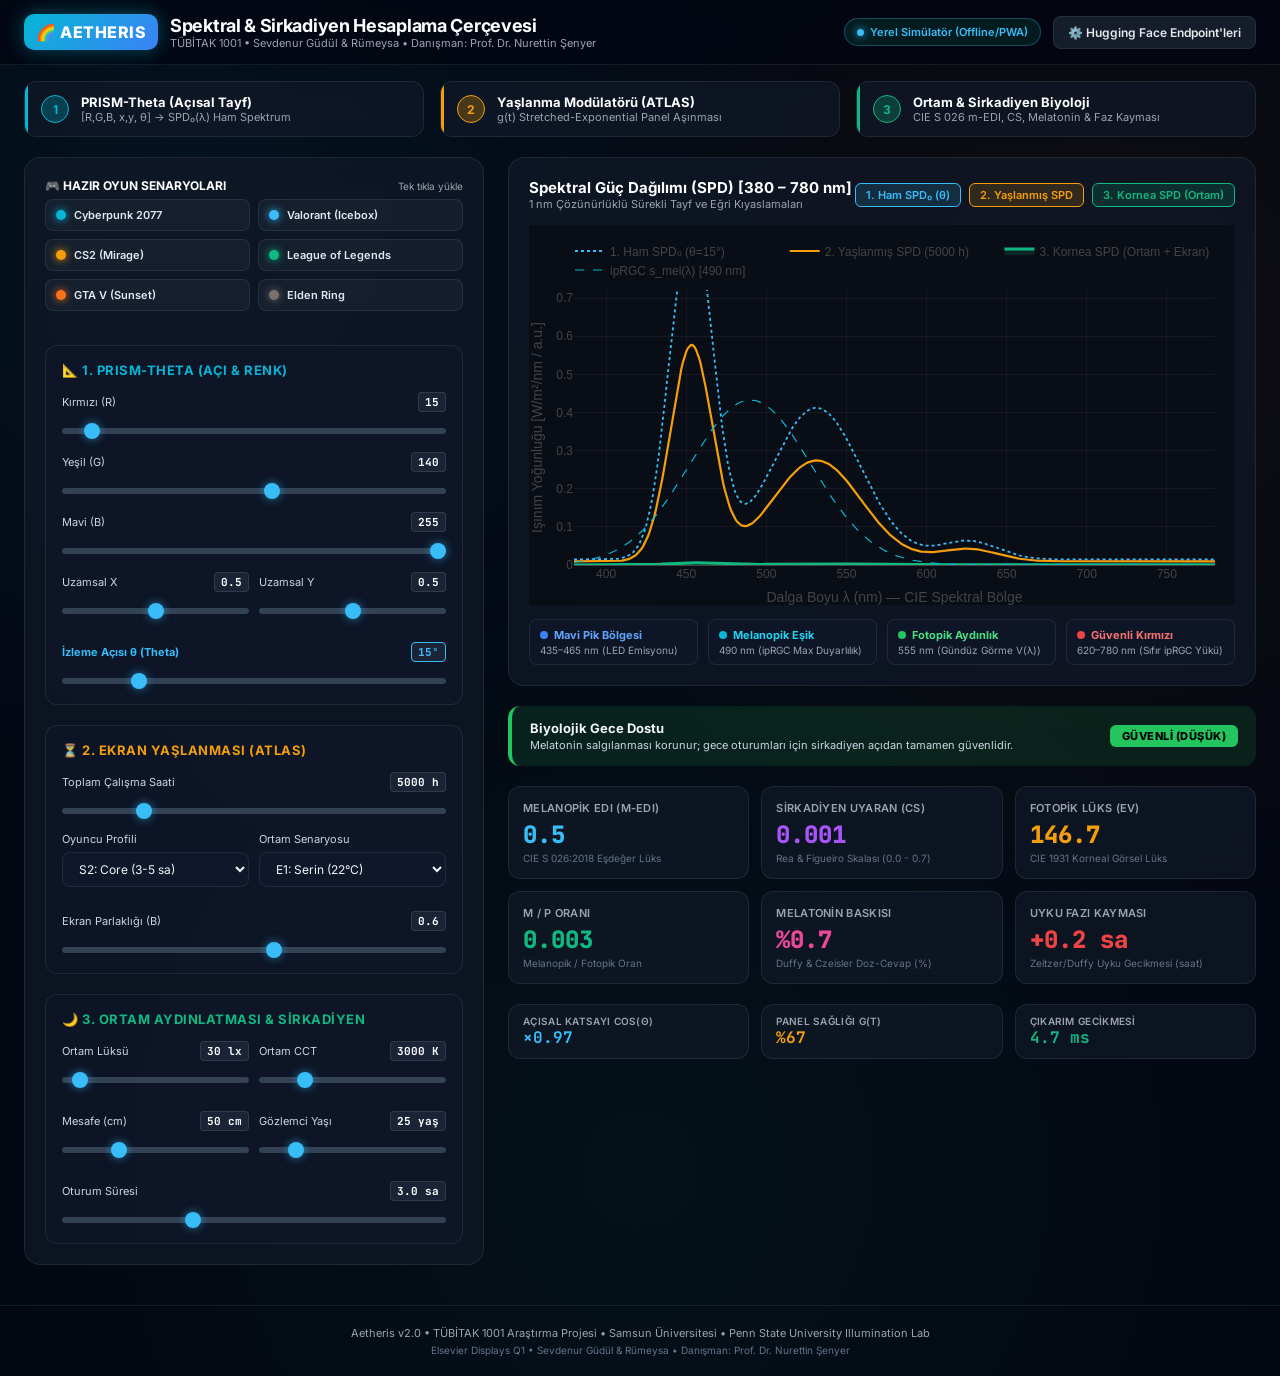
==== docs/index.html @ 9c7fcb7f "feat: PRISM-Spectra temiz otomasyon altyapısı" ====
<!DOCTYPE html>
<html lang="tr">
<head>
  <meta charset="UTF-8">
  <meta name="viewport" content="width=device-width, initial-scale=1.0">
  <title>Aetheris v2.0 | Spektral & Sirkadiyen Model Boru Hattı</title>
  <meta name="description" content="Oyun İçi Gerçek Zamanlı Spektral Kestirim, Açısal Heterojenlik, Ekran Yaşlanması ve Ortam Aydınlatması Sirkadiyen Değerlendirme Çerçevesi">
  <link rel="preconnect" href="https://fonts.googleapis.com">
  <link rel="preconnect" href="https://fonts.gstatic.com" crossorigin>
  <link href="https://fonts.googleapis.com/css2?family=Inter:wght@400;500;600;700;800&family=JetBrains+Mono:wght@500;700&display=swap" rel="stylesheet">
  <script src="https://cdn.plot.ly/plotly-2.35.2.min.js"></script>
  <link rel="stylesheet" href="style.css">
</head>
<body>

  <!-- Header -->
  <header>
    <div class="nav-container">
      <div class="logo-area">
        <div class="logo-badge">🌈 AETHERIS</div>
        <div class="logo-text">
          <h1>Spektral & Sirkadiyen Hesaplama Çerçevesi</h1>
          <p>TÜBİTAK 1001 &bull; Sevdenur Güdül &amp; Rümeysa &bull; Danışman: Prof. Dr. Nurettin Şenyer</p>
        </div>
      </div>
      <div class="nav-actions">
        <div id="connectionStatus" class="status-indicator">
          <span class="status-dot"></span> Yerel Simülatör (Hazır)
        </div>
        <button id="btnOpenSettings" class="btn-secondary">
          ⚙️ Hugging Face Endpoint'leri
        </button>
      </div>
    </div>
  </header>

  <!-- 3 Aşamalı Boru Hattı Bilgi Çubuğu -->
  <div class="pipeline-bar">
    <div class="stepper">
      <div class="step-card step-1">
        <div class="step-num">1</div>
        <div class="step-info">
          <h3>PRISM-Theta (Açısal Tayf)</h3>
          <p>[R,G,B, x,y, θ] &rarr; SPD₀(λ) Ham Spektrum</p>
        </div>
      </div>
      <div class="step-card step-2">
        <div class="step-num">2</div>
        <div class="step-info">
          <h3>Yaşlanma Modülatörü (ATLAS)</h3>
          <p>g(t) Stretched-Exponential Panel Aşınması</p>
        </div>
      </div>
      <div class="step-card step-3">
        <div class="step-num">3</div>
        <div class="step-info">
          <h3>Ortam &amp; Sirkadiyen Biyoloji</h3>
          <p>CIE S 026 m-EDI, CS, Melatonin &amp; Faz Kayması</p>
        </div>
      </div>
    </div>
  </div>

  <!-- Ana İçerik Grid -->
  <main class="main-container">

    <!-- Sol Sütun: Kontroller -->
    <section class="controls-panel">

      <!-- Hazır Oyun Senaryoları -->
      <div>
        <div class="label-row">
          <span style="font-size:12px; font-weight:700; color:#fff;">🎮 HAZIR OYUN SENARYOLARI</span>
          <span style="font-size:10px; color:#9ca3af;">Tek tıkla yükle</span>
        </div>
        <div class="preset-grid">
          <div class="preset-card" data-preset="cyberpunk">
            <span class="preset-dot" style="background:#06b6d4; box-shadow:0 0 8px #06b6d4;"></span>
            <span class="preset-name">Cyberpunk 2077</span>
          </div>
          <div class="preset-card" data-preset="valorant">
            <span class="preset-dot" style="background:#38bdf8; box-shadow:0 0 8px #38bdf8;"></span>
            <span class="preset-name">Valorant (Icebox)</span>
          </div>
          <div class="preset-card" data-preset="cs2">
            <span class="preset-dot" style="background:#f59e0b; box-shadow:0 0 8px #f59e0b;"></span>
            <span class="preset-name">CS2 (Mirage)</span>
          </div>
          <div class="preset-card" data-preset="lol">
            <span class="preset-dot" style="background:#10b981; box-shadow:0 0 8px #10b981;"></span>
            <span class="preset-name">League of Legends</span>
          </div>
          <div class="preset-card" data-preset="gtav">
            <span class="preset-dot" style="background:#f97316; box-shadow:0 0 8px #f97316;"></span>
            <span class="preset-name">GTA V (Sunset)</span>
          </div>
          <div class="preset-card" data-preset="eldenring">
            <span class="preset-dot" style="background:#78716c; box-shadow:0 0 8px #78716c;"></span>
            <span class="preset-name">Elden Ring</span>
          </div>
        </div>
      </div>

      <!-- 1. MODEL: PRISM-Theta -->
      <div class="section-box">
        <div class="section-title title-cyan">
          <span>📐 1. PRISM-Theta (Açı &amp; Renk)</span>
        </div>

        <div class="control-group">
          <div class="label-row">
            <span>Kırmızı (R)</span>
            <span id="valR" class="val-badge">15</span>
          </div>
          <input type="range" id="sliderR" min="0" max="255" value="15">
        </div>
        <div class="control-group">
          <div class="label-row">
            <span>Yeşil (G)</span>
            <span id="valG" class="val-badge">140</span>
          </div>
          <input type="range" id="sliderG" min="0" max="255" value="140">
        </div>
        <div class="control-group">
          <div class="label-row">
            <span>Mavi (B)</span>
            <span id="valB" class="val-badge">255</span>
          </div>
          <input type="range" id="sliderB" min="0" max="255" value="255">
        </div>

        <div style="display:grid; grid-template-columns:1fr 1fr; gap:10px; margin-top:10px;">
          <div class="control-group">
            <div class="label-row">
              <span>Uzamsal X</span>
              <span id="valX" class="val-badge">0.5</span>
            </div>
            <input type="range" id="sliderX" min="0" max="1" step="0.05" value="0.5">
          </div>
          <div class="control-group">
            <div class="label-row">
              <span>Uzamsal Y</span>
              <span id="valY" class="val-badge">0.5</span>
            </div>
            <input type="range" id="sliderY" min="0" max="1" step="0.05" value="0.5">
          </div>
        </div>

        <div class="control-group" style="margin-top:10px;">
          <div class="label-row">
            <span style="color:#38bdf8; font-weight:700;">İzleme Açısı θ (Theta)</span>
            <span id="valTheta" class="val-badge" style="color:#38bdf8; border-color:#38bdf8;">15°</span>
          </div>
          <input type="range" id="sliderTheta" min="0" max="80" value="15">
        </div>
      </div>

      <!-- 2. MODEL: Ekran Yaşlanması -->
      <div class="section-box">
        <div class="section-title title-amber">
          <span>⏳ 2. Ekran Yaşlanması (ATLAS)</span>
        </div>

        <div class="control-group">
          <div class="label-row">
            <span>Toplam Çalışma Saati</span>
            <span id="valHours" class="val-badge">5000 h</span>
          </div>
          <input type="range" id="sliderHours" min="0" max="25000" step="250" value="5000">
        </div>

        <div style="display:grid; grid-template-columns:1fr 1fr; gap:10px;">
          <div class="control-group">
            <div class="label-row"><span>Oyuncu Profili</span></div>
            <select id="selectProfile">
              <option value="S1">S1: Casual (1-2 sa)</option>
              <option value="S2" selected>S2: Core (3-5 sa)</option>
              <option value="S3">S3: Heavy (8-12+ sa)</option>
            </select>
          </div>
          <div class="control-group">
            <div class="label-row"><span>Ortam Senaryosu</span></div>
            <select id="selectScenario">
              <option value="E1" selected>E1: Serin (22°C)</option>
              <option value="E2">E2: Sıcak (32°C)</option>
              <option value="E3">E3: Kafe (40°C)</option>
            </select>
          </div>
        </div>

        <div class="control-group" style="margin-top:10px;">
          <div class="label-row">
            <span>Ekran Parlaklığı (B)</span>
            <span id="valBright" class="val-badge">0.6</span>
          </div>
          <input type="range" id="sliderBright" min="0.1" max="1.0" step="0.05" value="0.6">
        </div>
      </div>

      <!-- 3. MODEL: Ortam & Biyoloji -->
      <div class="section-box">
        <div class="section-title title-green">
          <span>🌙 3. Ortam Aydınlatması &amp; Sirkadiyen</span>
        </div>

        <div style="display:grid; grid-template-columns:1fr 1fr; gap:10px;">
          <div class="control-group">
            <div class="label-row">
              <span>Ortam Lüksü</span>
              <span id="valAmbLux" class="val-badge">30 lx</span>
            </div>
            <input type="range" id="sliderAmbLux" min="0" max="500" step="5" value="30">
          </div>
          <div class="control-group">
            <div class="label-row">
              <span>Ortam CCT</span>
              <span id="valAmbCct" class="val-badge">3000 K</span>
            </div>
            <input type="range" id="sliderAmbCct" min="2000" max="6500" step="100" value="3000">
          </div>
        </div>

        <div style="display:grid; grid-template-columns:1fr 1fr; gap:10px; margin-top:10px;">
          <div class="control-group">
            <div class="label-row">
              <span>Mesafe (cm)</span>
              <span id="valDist" class="val-badge">50 cm</span>
            </div>
            <input type="range" id="sliderDist" min="30" max="100" step="5" value="50">
          </div>
          <div class="control-group">
            <div class="label-row">
              <span>Gözlemci Yaşı</span>
              <span id="valAge" class="val-badge">25 yaş</span>
            </div>
            <input type="range" id="sliderAge" min="15" max="75" step="1" value="25">
          </div>
        </div>

        <div class="control-group" style="margin-top:10px;">
          <div class="label-row">
            <span>Oturum Süresi</span>
            <span id="valDuration" class="val-badge">3.0 sa</span>
          </div>
          <input type="range" id="sliderDuration" min="0.5" max="8.0" step="0.5" value="3.0">
        </div>
      </div>

    </section>

    <!-- Sağ Sütun: Spektrum Grafiği & Sirkadiyen Metrikler -->
    <section class="visualization-panel">

      <!-- Spektrum Grafik Kartı -->
      <div class="chart-card">
        <div class="chart-header">
          <div class="chart-title">
            <h2>Spektral Güç Dağılımı (SPD) [380 – 780 nm]</h2>
            <p>1 nm Çözünürlüklü Sürekli Tayf ve Eğri Kıyaslamaları</p>
          </div>
          <div class="chart-toggles">
            <span id="chipSpd0" class="toggle-chip active-blue">1. Ham SPD₀ (θ)</span>
            <span id="chipSpdAging" class="toggle-chip active-amber">2. Yaşlanmış SPD</span>
            <span id="chipSpdCornea" class="toggle-chip active-green">3. Kornea SPD (Ortam)</span>
          </div>
        </div>

        <div id="spectrumPlot"></div>

        <!-- Spektral Lejant Çubukları -->
        <div class="spectral-badges">
          <div class="badge-item">
            <div class="badge-header" style="color:#60a5fa;">
              <span style="width:8px; height:8px; border-radius:50%; background:#3b82f6;"></span>
              Mavi Pik Bölgesi
            </div>
            <div class="badge-desc">435–465 nm (LED Emisyonu)</div>
          </div>
          <div class="badge-item">
            <div class="badge-header" style="color:#22d3ee;">
              <span style="width:8px; height:8px; border-radius:50%; background:#06b6d4;"></span>
              Melanopik Eşik
            </div>
            <div class="badge-desc">490 nm (ipRGC Max Duyarlılık)</div>
          </div>
          <div class="badge-item">
            <div class="badge-header" style="color:#4ade80;">
              <span style="width:8px; height:8px; border-radius:50%; background:#22c55e;"></span>
              Fotopik Aydınlık
            </div>
            <div class="badge-desc">555 nm (Gündüz Görme V(λ))</div>
          </div>
          <div class="badge-item">
            <div class="badge-header" style="color:#f87171;">
              <span style="width:8px; height:8px; border-radius:50%; background:#ef4444;"></span>
              Güvenli Kırmızı
            </div>
            <div class="badge-desc">620–780 nm (Sıfır ipRGC Yükü)</div>
          </div>
        </div>
      </div>

      <!-- Biyolojik Risk Banner -->
      <div id="riskBanner" class="risk-banner">
        <div class="risk-info">
          <h4 id="riskTitle">Biyolojik Durum Değerlendirmesi</h4>
          <p id="riskDesc">Analiz sonuçları yükleniyor...</p>
        </div>
        <span id="riskTag" class="risk-tag">GÜVENLİ</span>
      </div>

      <!-- Sirkadiyen Metrik Kartları Grid -->
      <div class="metrics-grid">
        <div class="metric-card">
          <div class="metric-label">Melanopik EDI (m-EDI)</div>
          <div id="valMedi" class="metric-value" style="color:#38bdf8;">--</div>
          <div class="metric-sub">CIE S 026:2018 Eşdeğer Lüks</div>
        </div>
        <div class="metric-card">
          <div class="metric-label">Sirkadiyen Uyaran (CS)</div>
          <div id="valCs" class="metric-value" style="color:#a855f7;">--</div>
          <div class="metric-sub">Rea &amp; Figueiro Skalası (0.0 - 0.7)</div>
        </div>
        <div class="metric-card">
          <div class="metric-label">Fotopik Lüks (Ev)</div>
          <div id="valPhotopic" class="metric-value" style="color:#f59e0b;">--</div>
          <div class="metric-sub">CIE 1931 Korneal Görsel Lüks</div>
        </div>
        <div class="metric-card">
          <div class="metric-label">M / P Oranı</div>
          <div id="valMp" class="metric-value" style="color:#10b981;">--</div>
          <div class="metric-sub">Melanopik / Fotopik Oran</div>
        </div>
        <div class="metric-card">
          <div class="metric-label">Melatonin Baskısı</div>
          <div id="valSuppression" class="metric-value" style="color:#ec4899;">--</div>
          <div class="metric-sub">Duffy &amp; Czeisler Doz-Cevap (%)</div>
        </div>
        <div class="metric-card">
          <div class="metric-label">Uyku Fazı Kayması</div>
          <div id="valPhaseShift" class="metric-value" style="color:#ef4444;">--</div>
          <div class="metric-sub">Zeitzer/Duffy Uyku Gecikmesi (saat)</div>
        </div>
      </div>

      <!-- Telemetri ve Panel Bilgisi -->
      <div style="display:grid; grid-template-columns:repeat(3, 1fr); gap:12px;">
        <div class="metric-card" style="padding:10px 14px;">
          <div class="metric-label" style="font-size:10px;">Açısal Katsayı cos(θ)</div>
          <div id="valCosTheta" class="mono" style="font-size:16px; font-weight:700; color:#38bdf8;">×0.97</div>
        </div>
        <div class="metric-card" style="padding:10px 14px;">
          <div class="metric-label" style="font-size:10px;">Panel Sağlığı g(t)</div>
          <div id="valGt" class="mono" style="font-size:16px; font-weight:700; color:#f59e0b;">%92</div>
        </div>
        <div class="metric-card" style="padding:10px 14px;">
          <div class="metric-label" style="font-size:10px;">Çıkarım Gecikmesi</div>
          <div id="valLatency" class="mono" style="font-size:16px; font-weight:700; color:#10b981;">0.3 ms</div>
        </div>
      </div>

    </section>

  </main>

  <!-- Hugging Face Endpoint Yapılandırma Modal -->
  <div id="endpointModal" class="modal-overlay">
    <div class="modal-content">
      <div class="modal-header">
        <h3>⚙️ Hugging Face Space Endpoint Ayarları</h3>
        <button id="btnCloseModal" class="close-btn">&times;</button>
      </div>
      <div class="modal-body">
        <p style="font-size:11px; color:#9ca3af; line-height:1.4;">
          Hugging Face üzerinde oluşturduğunuz Space alanlarının REST endpoint adreslerini buraya girebilirsiniz. Boş bırakıldığında web sayfası yerleşik ultra-hızlı istemci matematiksel motorunu kullanmaya devam eder.
        </p>

        <div class="input-box">
          <label>1. PRISM-Theta Endpoint URL (POST /predict):</label>
          <input type="text" id="inputEndpointTheta" placeholder="https://username-prism-theta.hf.space/predict">
        </div>
        <div class="input-box">
          <label>2. MODULATOR-Aging Endpoint URL (POST /predict):</label>
          <input type="text" id="inputEndpointAging" placeholder="https://username-modulator-aging.hf.space/predict">
        </div>
        <div class="input-box">
          <label>3. MODULATOR-Ambient Endpoint URL (POST /predict):</label>
          <input type="text" id="inputEndpointAmbient" placeholder="https://username-modulator-ambient.hf.space/predict">
        </div>
        <div class="input-box" style="border-top:1px solid rgba(255,255,255,0.08); padding-top:10px; margin-top:4px;">
          <label style="color:#a855f7;">Hugging Face Unified Space URL (Varsayılan: sevden123/prism-spectra):</label>
          <input type="text" id="inputEndpointUnified" placeholder="https://sevden123-prism-spectra.hf.space">
        </div>
      </div>
      <div class="modal-footer">
        <button id="btnSaveEndpoints" class="btn-primary">Kaydet &amp; Bağlan</button>
      </div>
    </div>
  </div>

  <!-- Footer -->
  <footer>
    <p>Aetheris v2.0 &bull; TÜBİTAK 1001 Araştırma Projesi &bull; Samsun Üniversitesi &bull; Penn State University Illumination Lab</p>
    <p style="margin-top:4px; color:#64748b; font-size:10px;">Elsevier Displays Q1 &bull; Sevdenur Güdül &amp; Rümeysa &bull; Danışman: Prof. Dr. Nurettin Şenyer</p>
  </footer>

  <script src="app.js"></script>
</body>
</html>
---- docs/style.css ----
:root {
  --bg-dark: #030712;
  --bg-card: rgba(17, 24, 39, 0.75);
  --bg-card-hover: rgba(31, 41, 55, 0.85);
  --border-card: rgba(255, 255, 255, 0.08);
  --border-focus: rgba(56, 189, 248, 0.5);
  --text-main: #f3f4f6;
  --text-muted: #9ca3af;
  --cyan: #06b6d4;
  --blue: #38bdf8;
  --amber: #f59e0b;
  --green: #10b981;
  --purple: #a855f7;
  --rose: #f43f5e;
}

* {
  box-sizing: border-box;
  margin: 0;
  padding: 0;
  font-family: 'Inter', -apple-system, BlinkMacSystemFont, sans-serif;
}

body {
  background-color: var(--bg-dark);
  color: var(--text-main);
  min-height: 100vh;
  overflow-x: hidden;
  background-image: 
    radial-gradient(circle at 15% 15%, rgba(6, 182, 212, 0.07) 0%, transparent 40%),
    radial-gradient(circle at 85% 25%, rgba(245, 158, 11, 0.05) 0%, transparent 40%),
    radial-gradient(circle at 50% 85%, rgba(16, 185, 129, 0.06) 0%, transparent 50%);
}

.mono {
  font-family: 'JetBrains Mono', monospace;
}

/* Header & Nav */
header {
  border-bottom: 1px solid var(--border-card);
  backdrop-filter: blur(12px);
  position: sticky;
  top: 0;
  z-index: 50;
  background: rgba(3, 7, 18, 0.85);
}

.nav-container {
  max-width: 1400px;
  margin: 0 auto;
  padding: 14px 24px;
  display: flex;
  justify-content: space-between;
  align-items: center;
}

.logo-area {
  display: flex;
  align-items: center;
  gap: 12px;
}

.logo-badge {
  background: linear-gradient(135deg, #06b6d4, #3b82f6);
  padding: 8px 12px;
  border-radius: 10px;
  font-weight: 800;
  font-size: 16px;
  color: #fff;
  letter-spacing: 0.5px;
  box-shadow: 0 0 20px rgba(6, 182, 212, 0.4);
}

.logo-text h1 {
  font-size: 18px;
  font-weight: 700;
  color: #fff;
  letter-spacing: -0.3px;
}

.logo-text p {
  font-size: 11px;
  color: var(--text-muted);
}

.nav-actions {
  display: flex;
  align-items: center;
  gap: 12px;
}

.btn-secondary {
  background: rgba(31, 41, 55, 0.7);
  border: 1px solid var(--border-card);
  color: #e5e7eb;
  padding: 8px 14px;
  border-radius: 8px;
  font-size: 12px;
  font-weight: 600;
  cursor: pointer;
  display: flex;
  align-items: center;
  gap: 6px;
  transition: all 0.2s ease;
}

.btn-secondary:hover {
  background: rgba(55, 65, 81, 0.9);
  border-color: rgba(255, 255, 255, 0.2);
}

.status-indicator {
  display: flex;
  align-items: center;
  gap: 6px;
  padding: 6px 12px;
  border-radius: 20px;
  background: rgba(16, 185, 129, 0.12);
  border: 1px solid rgba(16, 185, 129, 0.3);
  font-size: 11px;
  font-weight: 600;
  color: #34d399;
}

.status-dot {
  width: 7px;
  height: 7px;
  border-radius: 50%;
  background: #10b981;
  box-shadow: 0 0 8px #10b981;
}

/* Stepper Pipeline Bar */
.pipeline-bar {
  max-width: 1400px;
  margin: 16px auto 0;
  padding: 0 24px;
}

.stepper {
  display: grid;
  grid-template-columns: repeat(3, 1fr);
  gap: 16px;
}

.step-card {
  background: var(--bg-card);
  border: 1px solid var(--border-card);
  border-radius: 12px;
  padding: 12px 16px;
  display: flex;
  align-items: center;
  gap: 12px;
  backdrop-filter: blur(8px);
  position: relative;
  overflow: hidden;
}

.step-card::before {
  content: '';
  position: absolute;
  top: 0;
  left: 0;
  width: 3px;
  height: 100%;
}

.step-card.step-1::before { background: var(--cyan); }
.step-card.step-2::before { background: var(--amber); }
.step-card.step-3::before { background: var(--green); }

.step-num {
  width: 28px;
  height: 28px;
  border-radius: 50%;
  display: flex;
  align-items: center;
  justify-content: center;
  font-size: 12px;
  font-weight: 700;
  color: #fff;
  flex-shrink: 0;
}

.step-1 .step-num { background: rgba(6, 182, 212, 0.25); color: var(--cyan); border: 1px solid var(--cyan); }
.step-2 .step-num { background: rgba(245, 158, 11, 0.25); color: var(--amber); border: 1px solid var(--amber); }
.step-3 .step-num { background: rgba(16, 185, 129, 0.25); color: var(--green); border: 1px solid var(--green); }

.step-info h3 {
  font-size: 13px;
  font-weight: 700;
  color: #fff;
}

.step-info p {
  font-size: 11px;
  color: var(--text-muted);
}

/* Main Layout Grid */
.main-container {
  max-width: 1400px;
  margin: 20px auto 40px;
  padding: 0 24px;
  display: grid;
  grid-template-columns: 460px 1fr;
  gap: 24px;
}

@media (max-width: 1100px) {
  .main-container {
    grid-template-columns: 1fr;
  }
}

/* Left Panel: Tabs & Controls */
.controls-panel {
  background: var(--bg-card);
  border: 1px solid var(--border-card);
  border-radius: 16px;
  padding: 20px;
  backdrop-filter: blur(12px);
  display: flex;
  flex-direction: column;
  gap: 20px;
}

.tabs-header {
  display: flex;
  border-bottom: 1px solid var(--border-card);
  gap: 8px;
  padding-bottom: 8px;
}

.tab-btn {
  background: transparent;
  border: none;
  color: var(--text-muted);
  font-size: 12px;
  font-weight: 600;
  padding: 8px 12px;
  border-radius: 8px;
  cursor: pointer;
  transition: all 0.2s;
}

.tab-btn.active {
  background: rgba(56, 189, 248, 0.15);
  color: var(--blue);
  border: 1px solid rgba(56, 189, 248, 0.3);
}

.tab-btn:hover:not(.active) {
  color: #fff;
  background: rgba(255, 255, 255, 0.05);
}

/* Section Box */
.section-box {
  background: rgba(15, 23, 42, 0.6);
  border: 1px solid var(--border-card);
  border-radius: 12px;
  padding: 16px;
}

.section-title {
  font-size: 13px;
  font-weight: 700;
  text-transform: uppercase;
  letter-spacing: 0.5px;
  margin-bottom: 14px;
  display: flex;
  align-items: center;
  gap: 8px;
}

.title-cyan { color: var(--cyan); }
.title-amber { color: var(--amber); }
.title-green { color: var(--green); }

/* Sliders & Inputs */
.control-group {
  margin-bottom: 14px;
}

.control-group:last-child {
  margin-bottom: 0;
}

.label-row {
  display: flex;
  justify-content: space-between;
  align-items: center;
  font-size: 11px;
  color: #cbd5e1;
  margin-bottom: 6px;
}

.val-badge {
  font-family: 'JetBrains Mono', monospace;
  font-weight: 700;
  color: #fff;
  background: rgba(30, 41, 59, 0.8);
  padding: 2px 6px;
  border-radius: 4px;
  border: 1px solid rgba(255, 255, 255, 0.1);
}

input[type="range"] {
  width: 100%;
  height: 6px;
  border-radius: 4px;
  background: #334155;
  outline: none;
  -webkit-appearance: none;
  cursor: pointer;
}

input[type="range"]::-webkit-slider-thumb {
  -webkit-appearance: none;
  width: 16px;
  height: 16px;
  border-radius: 50%;
  background: #38bdf8;
  cursor: pointer;
  box-shadow: 0 0 10px rgba(56, 189, 248, 0.6);
  transition: transform 0.1s;
}

input[type="range"]::-webkit-slider-thumb:hover {
  transform: scale(1.15);
}

select {
  width: 100%;
  background: #0f172a;
  border: 1px solid var(--border-card);
  color: #f3f4f6;
  padding: 8px 12px;
  border-radius: 8px;
  font-size: 12px;
  outline: none;
  cursor: pointer;
}

select:focus {
  border-color: var(--blue);
}

/* Presets Grid */
.preset-grid {
  display: grid;
  grid-template-columns: repeat(2, 1fr);
  gap: 8px;
  margin-bottom: 14px;
}

.preset-card {
  background: rgba(30, 41, 59, 0.5);
  border: 1px solid var(--border-card);
  padding: 8px 10px;
  border-radius: 8px;
  cursor: pointer;
  transition: all 0.2s;
  display: flex;
  align-items: center;
  gap: 8px;
}

.preset-card:hover {
  background: rgba(51, 65, 85, 0.7);
  border-color: var(--blue);
  transform: translateY(-1px);
}

.preset-dot {
  width: 10px;
  height: 10px;
  border-radius: 50%;
  flex-shrink: 0;
}

.preset-name {
  font-size: 11px;
  font-weight: 600;
  color: #e2e8f0;
  white-space: nowrap;
  overflow: hidden;
  text-overflow: ellipsis;
}

/* Right Panel: Visualization & Metrics */
.visualization-panel {
  display: flex;
  flex-direction: column;
  gap: 20px;
}

.chart-card {
  background: var(--bg-card);
  border: 1px solid var(--border-card);
  border-radius: 16px;
  padding: 20px;
  backdrop-filter: blur(12px);
}

.chart-header {
  display: flex;
  justify-content: space-between;
  align-items: center;
  margin-bottom: 14px;
}

.chart-title h2 {
  font-size: 15px;
  font-weight: 700;
  color: #fff;
}

.chart-title p {
  font-size: 11px;
  color: var(--text-muted);
}

.chart-toggles {
  display: flex;
  gap: 8px;
}

.toggle-chip {
  padding: 4px 10px;
  border-radius: 6px;
  font-size: 11px;
  font-weight: 600;
  cursor: pointer;
  border: 1px solid var(--border-card);
  background: rgba(15, 23, 42, 0.6);
  color: var(--text-muted);
  transition: all 0.2s;
}

.toggle-chip.active-blue { background: rgba(56, 189, 248, 0.15); color: #38bdf8; border-color: #38bdf8; }
.toggle-chip.active-amber { background: rgba(245, 158, 11, 0.15); color: #f59e0b; border-color: #f59e0b; }
.toggle-chip.active-green { background: rgba(16, 185, 129, 0.15); color: #10b981; border-color: #10b981; }

#spectrumPlot {
  width: 100%;
  height: 380px;
}

/* Spectral Badges Bar */
.spectral-badges {
  display: grid;
  grid-template-columns: repeat(4, 1fr);
  gap: 10px;
  margin-top: 14px;
}

.badge-item {
  background: rgba(15, 23, 42, 0.8);
  border: 1px solid var(--border-card);
  border-radius: 8px;
  padding: 8px 10px;
}

.badge-header {
  display: flex;
  align-items: center;
  gap: 6px;
  font-size: 11px;
  font-weight: 700;
}

.badge-desc {
  font-size: 10px;
  color: var(--text-muted);
  margin-top: 2px;
}

/* Metrics Grid */
.metrics-grid {
  display: grid;
  grid-template-columns: repeat(3, 1fr);
  gap: 12px;
}

@media (max-width: 768px) {
  .metrics-grid {
    grid-template-columns: repeat(2, 1fr);
  }
}

.metric-card {
  background: var(--bg-card);
  border: 1px solid var(--border-card);
  border-radius: 12px;
  padding: 14px;
  backdrop-filter: blur(12px);
  position: relative;
  overflow: hidden;
}

.metric-label {
  font-size: 11px;
  text-transform: uppercase;
  color: var(--text-muted);
  font-weight: 600;
  letter-spacing: 0.3px;
}

.metric-value {
  font-size: 24px;
  font-weight: 800;
  margin: 4px 0 2px;
  font-family: 'JetBrains Mono', monospace;
}

.metric-sub {
  font-size: 10px;
  color: #64748b;
}

/* Risk Alert Box */
.risk-banner {
  border-radius: 12px;
  padding: 14px 18px;
  display: flex;
  justify-content: space-between;
  align-items: center;
  border-left: 4px solid;
  transition: all 0.3s;
}

.risk-info h4 {
  font-size: 13px;
  font-weight: 700;
  margin-bottom: 2px;
}

.risk-info p {
  font-size: 11px;
  color: #cbd5e1;
}

.risk-tag {
  font-size: 11px;
  font-weight: 800;
  padding: 4px 12px;
  border-radius: 6px;
  text-transform: uppercase;
  letter-spacing: 0.5px;
}

/* Modal for HF Settings */
.modal-overlay {
  display: none;
  position: fixed;
  top: 0;
  left: 0;
  width: 100vw;
  height: 100vh;
  background: rgba(0, 0, 0, 0.75);
  backdrop-filter: blur(8px);
  z-index: 100;
  align-items: center;
  justify-content: center;
}

.modal-content {
  background: #0f172a;
  border: 1px solid var(--border-card);
  border-radius: 16px;
  padding: 24px;
  width: 90%;
  max-width: 600px;
  box-shadow: 0 20px 40px rgba(0, 0, 0, 0.6);
}

.modal-header {
  display: flex;
  justify-content: space-between;
  align-items: center;
  margin-bottom: 16px;
}

.modal-header h3 {
  font-size: 16px;
  font-weight: 700;
  color: #fff;
}

.close-btn {
  background: transparent;
  border: none;
  color: var(--text-muted);
  font-size: 20px;
  cursor: pointer;
}

.modal-body {
  display: flex;
  flex-direction: column;
  gap: 14px;
}

.input-box {
  display: flex;
  flex-direction: column;
  gap: 4px;
}

.input-box label {
  font-size: 11px;
  color: var(--text-muted);
  font-weight: 600;
}

.input-box input {
  background: #030712;
  border: 1px solid var(--border-card);
  color: #f3f4f6;
  padding: 8px 12px;
  border-radius: 8px;
  font-size: 12px;
  font-family: 'JetBrains Mono', monospace;
}

.input-box input:focus {
  border-color: var(--blue);
  outline: none;
}

.modal-footer {
  margin-top: 20px;
  display: flex;
  justify-content: flex-end;
  gap: 10px;
}

.btn-primary {
  background: linear-gradient(135deg, #06b6d4, #3b82f6);
  border: none;
  color: #fff;
  padding: 8px 16px;
  border-radius: 8px;
  font-size: 12px;
  font-weight: 600;
  cursor: pointer;
}

/* Footer */
footer {
  border-top: 1px solid var(--border-card);
  padding: 20px;
  text-align: center;
  font-size: 11px;
  color: var(--text-muted);
}
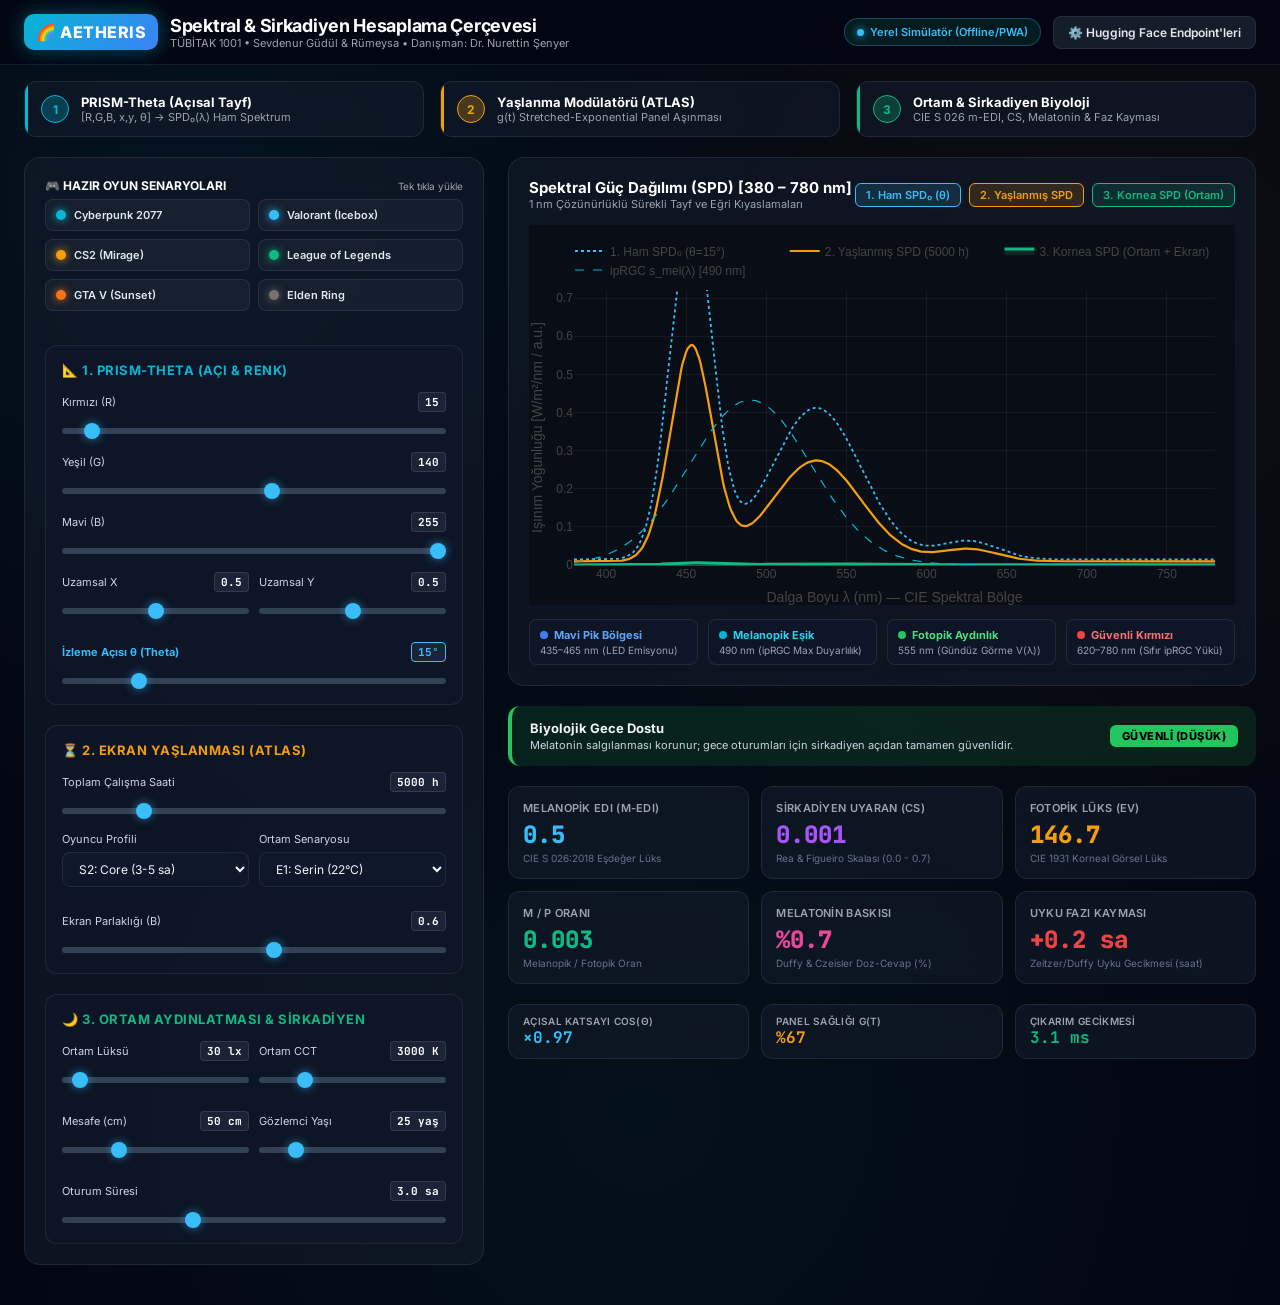
==== commit 8da34417: "fix: update advisor title to Dr. Nurettin Senyer and remove footer notes" ====
--- a/docs/index.html
+++ b/docs/index.html
@@ -20,7 +20,7 @@
         <div class="logo-badge">🌈 AETHERIS</div>
         <div class="logo-text">
           <h1>Spektral & Sirkadiyen Hesaplama Çerçevesi</h1>
-          <p>TÜBİTAK 1001 &bull; Sevdenur Güdül &amp; Rümeysa &bull; Danışman: Prof. Dr. Nurettin Şenyer</p>
+          <p>TÜBİTAK 1001 &bull; Sevdenur Güdül &amp; Rümeysa &bull; Danışman: Dr. Nurettin Şenyer</p>
         </div>
       </div>
       <div class="nav-actions">
@@ -398,11 +398,7 @@
     </div>
   </div>
 
-  <!-- Footer -->
-  <footer>
-    <p>Aetheris v2.0 &bull; TÜBİTAK 1001 Araştırma Projesi &bull; Samsun Üniversitesi &bull; Penn State University Illumination Lab</p>
-    <p style="margin-top:4px; color:#64748b; font-size:10px;">Elsevier Displays Q1 &bull; Sevdenur Güdül &amp; Rümeysa &bull; Danışman: Prof. Dr. Nurettin Şenyer</p>
-  </footer>
+
 
   <script src="app.js"></script>
 </body>
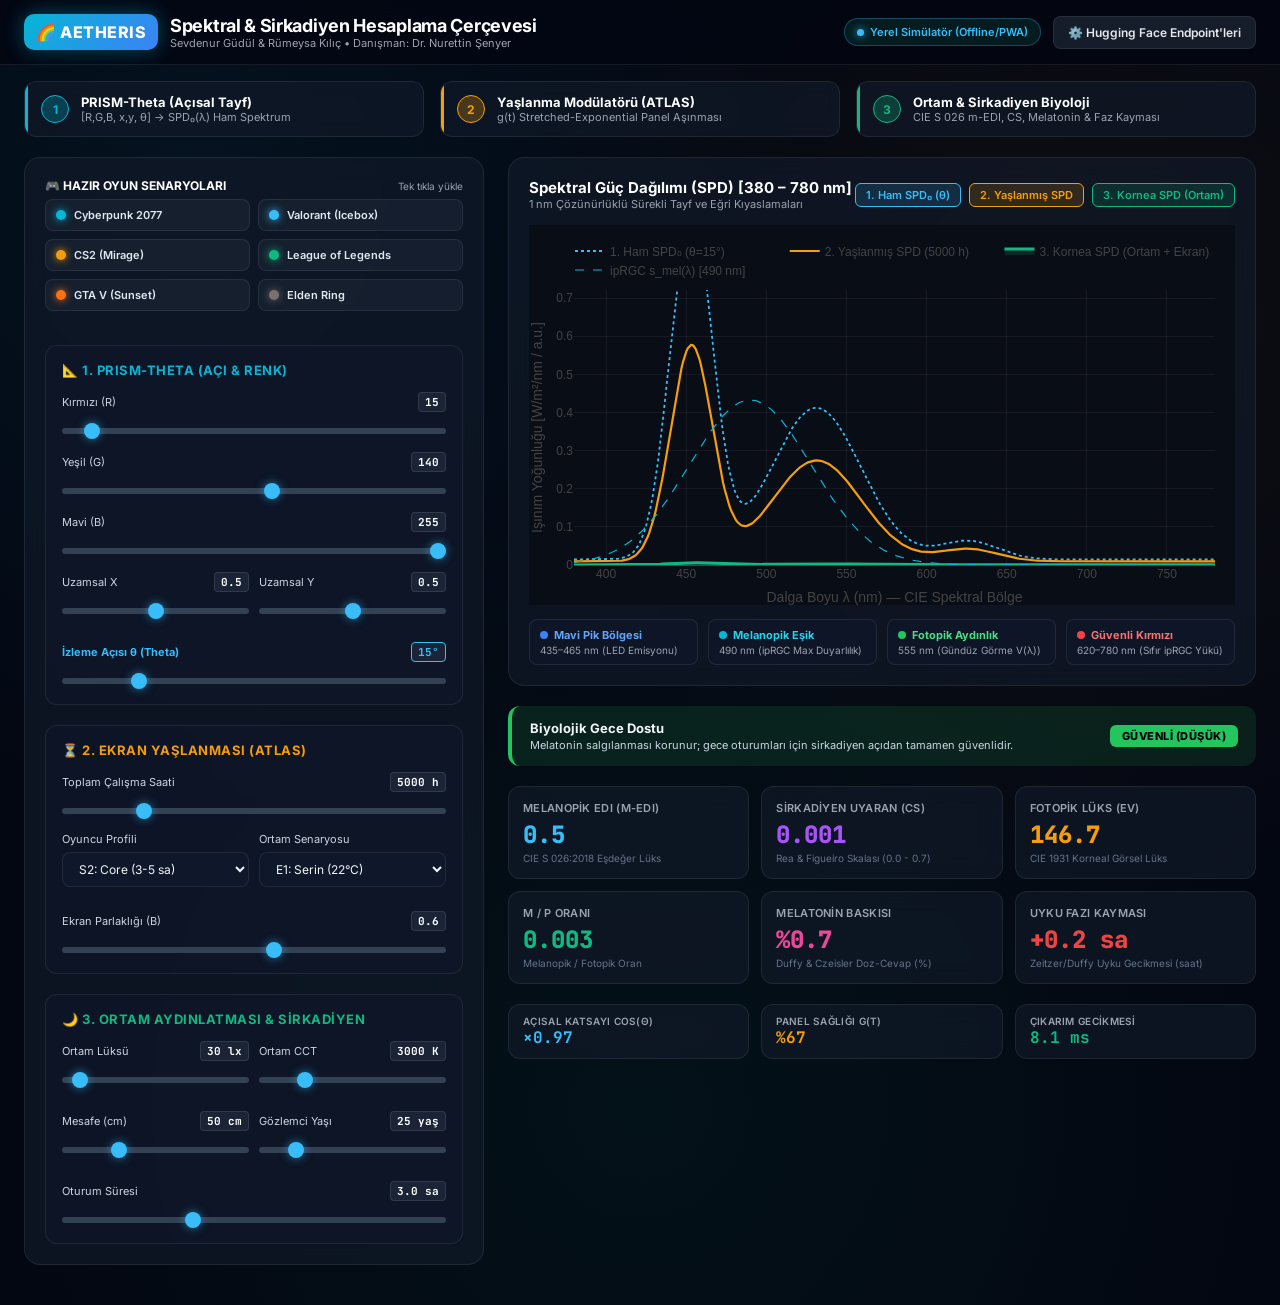
==== commit 7942959c: "fix: remove TÜBİTAK 1001 text and update author to Rümeysa Kılıç" ====
--- a/docs/index.html
+++ b/docs/index.html
@@ -20,7 +20,7 @@
         <div class="logo-badge">🌈 AETHERIS</div>
         <div class="logo-text">
           <h1>Spektral & Sirkadiyen Hesaplama Çerçevesi</h1>
-          <p>TÜBİTAK 1001 &bull; Sevdenur Güdül &amp; Rümeysa &bull; Danışman: Dr. Nurettin Şenyer</p>
+          <p>Sevdenur Güdül &amp; Rümeysa Kılıç &bull; Danışman: Dr. Nurettin Şenyer</p>
         </div>
       </div>
       <div class="nav-actions">
